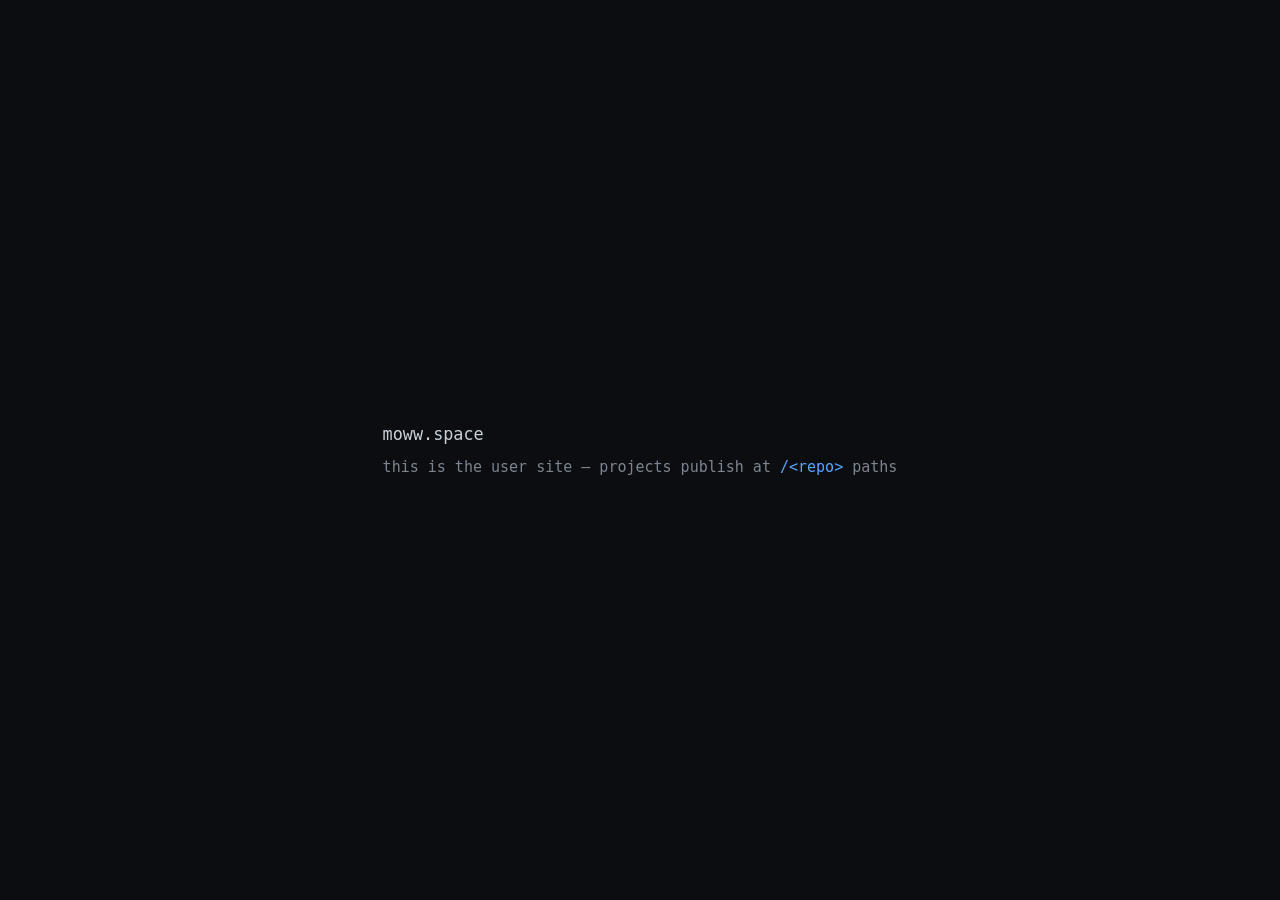
==== index.html @ d2717da4 "add placeholder index" ====
<!doctype html>
<html lang="en">
<head>
<meta charset="utf-8">
<meta name="viewport" content="width=device-width,initial-scale=1">
<title>moww.space</title>
<style>
body{margin:0;min-height:100vh;display:grid;place-content:center;background:#0b0d10;color:#c9d1d9;font:15px/1.7 ui-monospace,SFMono-Regular,Menlo,monospace}
h1{font-weight:400;font-size:1.05rem;margin:0 0 .4rem}
p{margin:0;color:#7d8590}
code{color:#58a6ff}
</style>
</head>
<body>
<h1>moww.space</h1>
<p>this is the user site &mdash; projects publish at <code>/&lt;repo&gt;</code> paths</p>
</body>
</html>
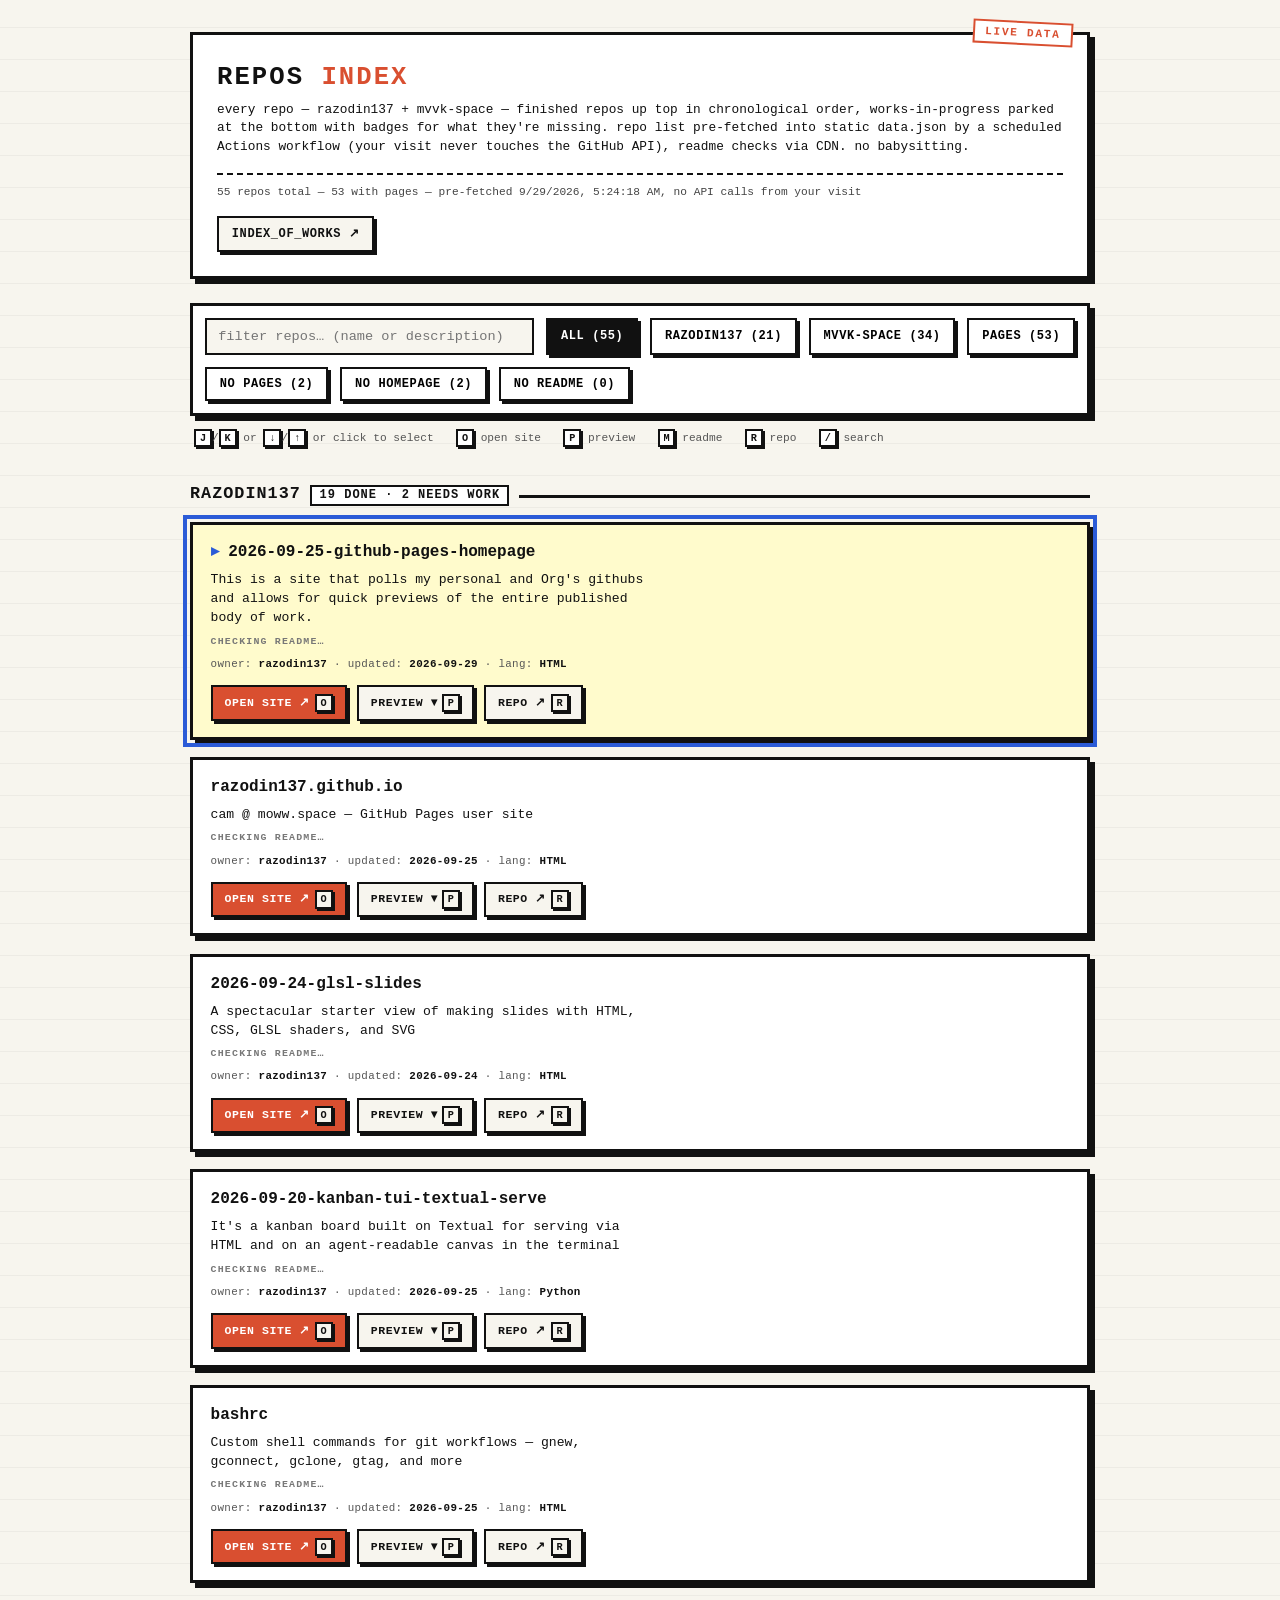
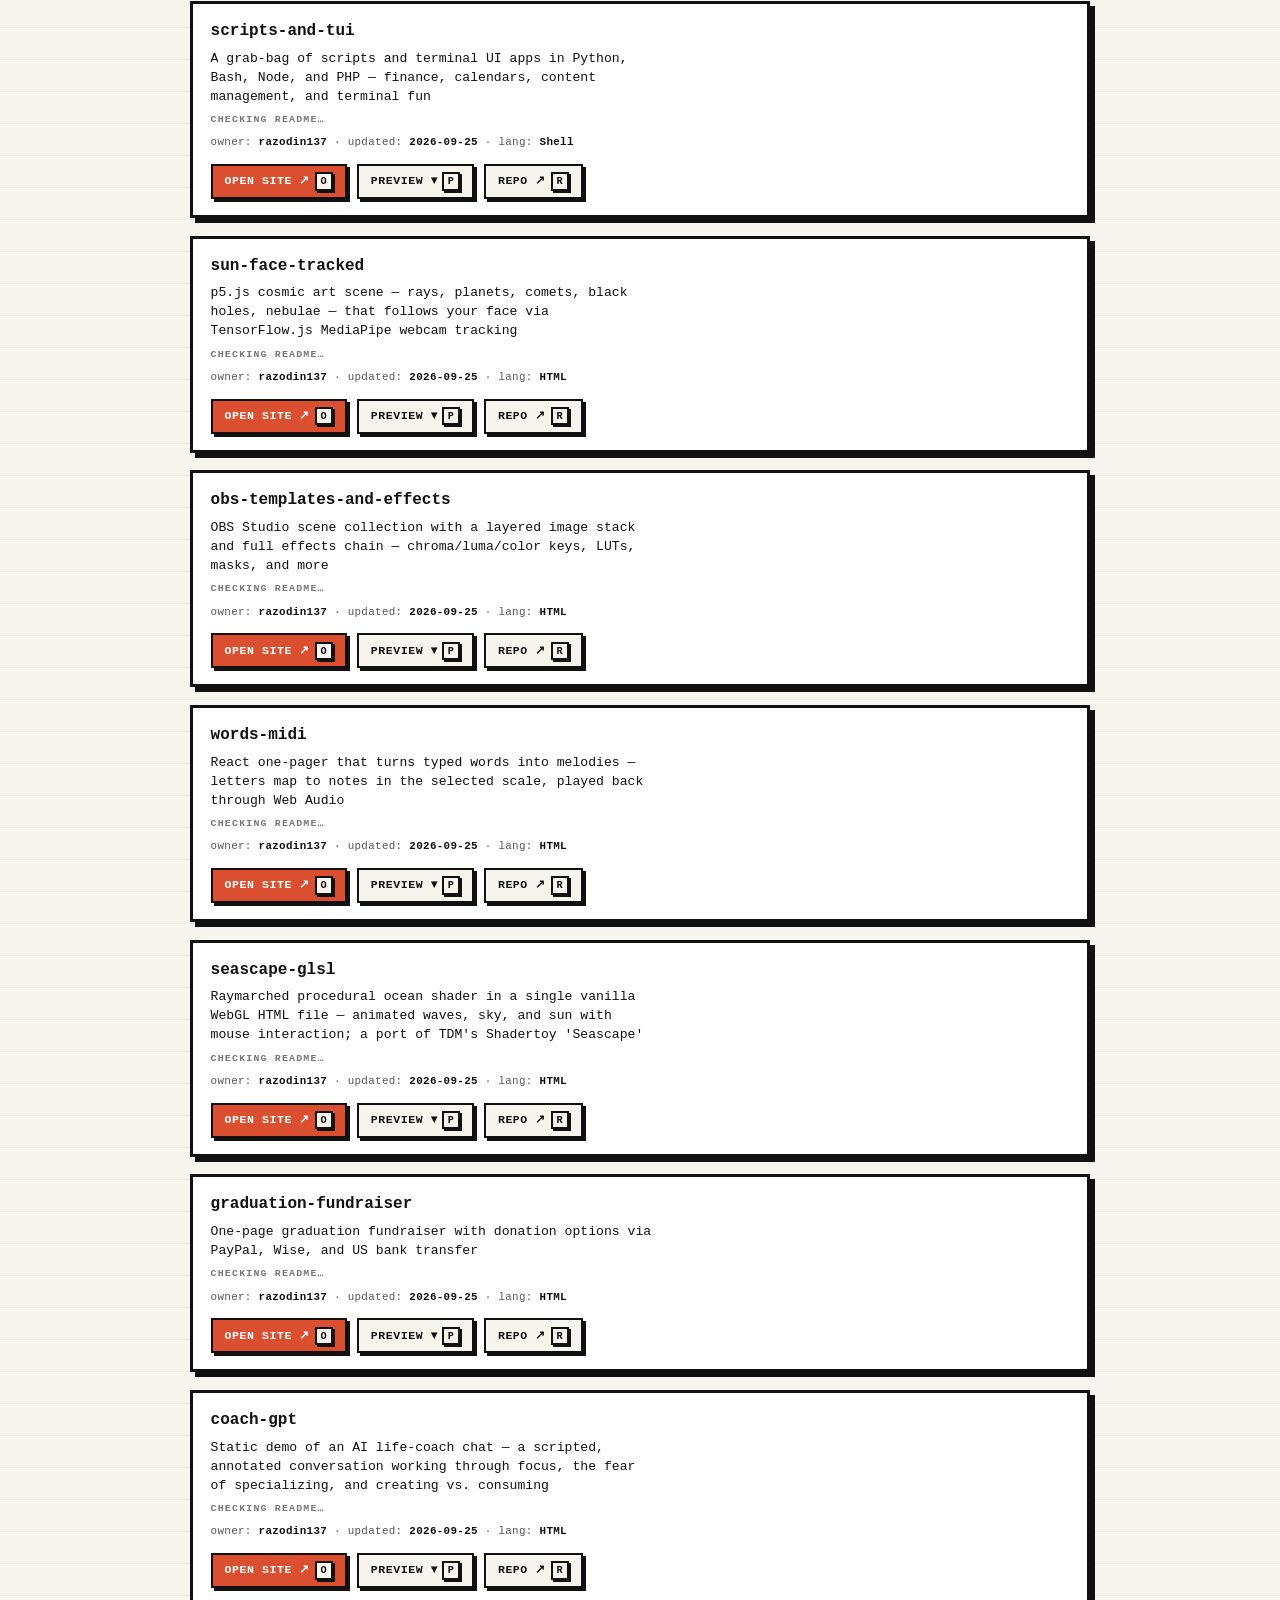
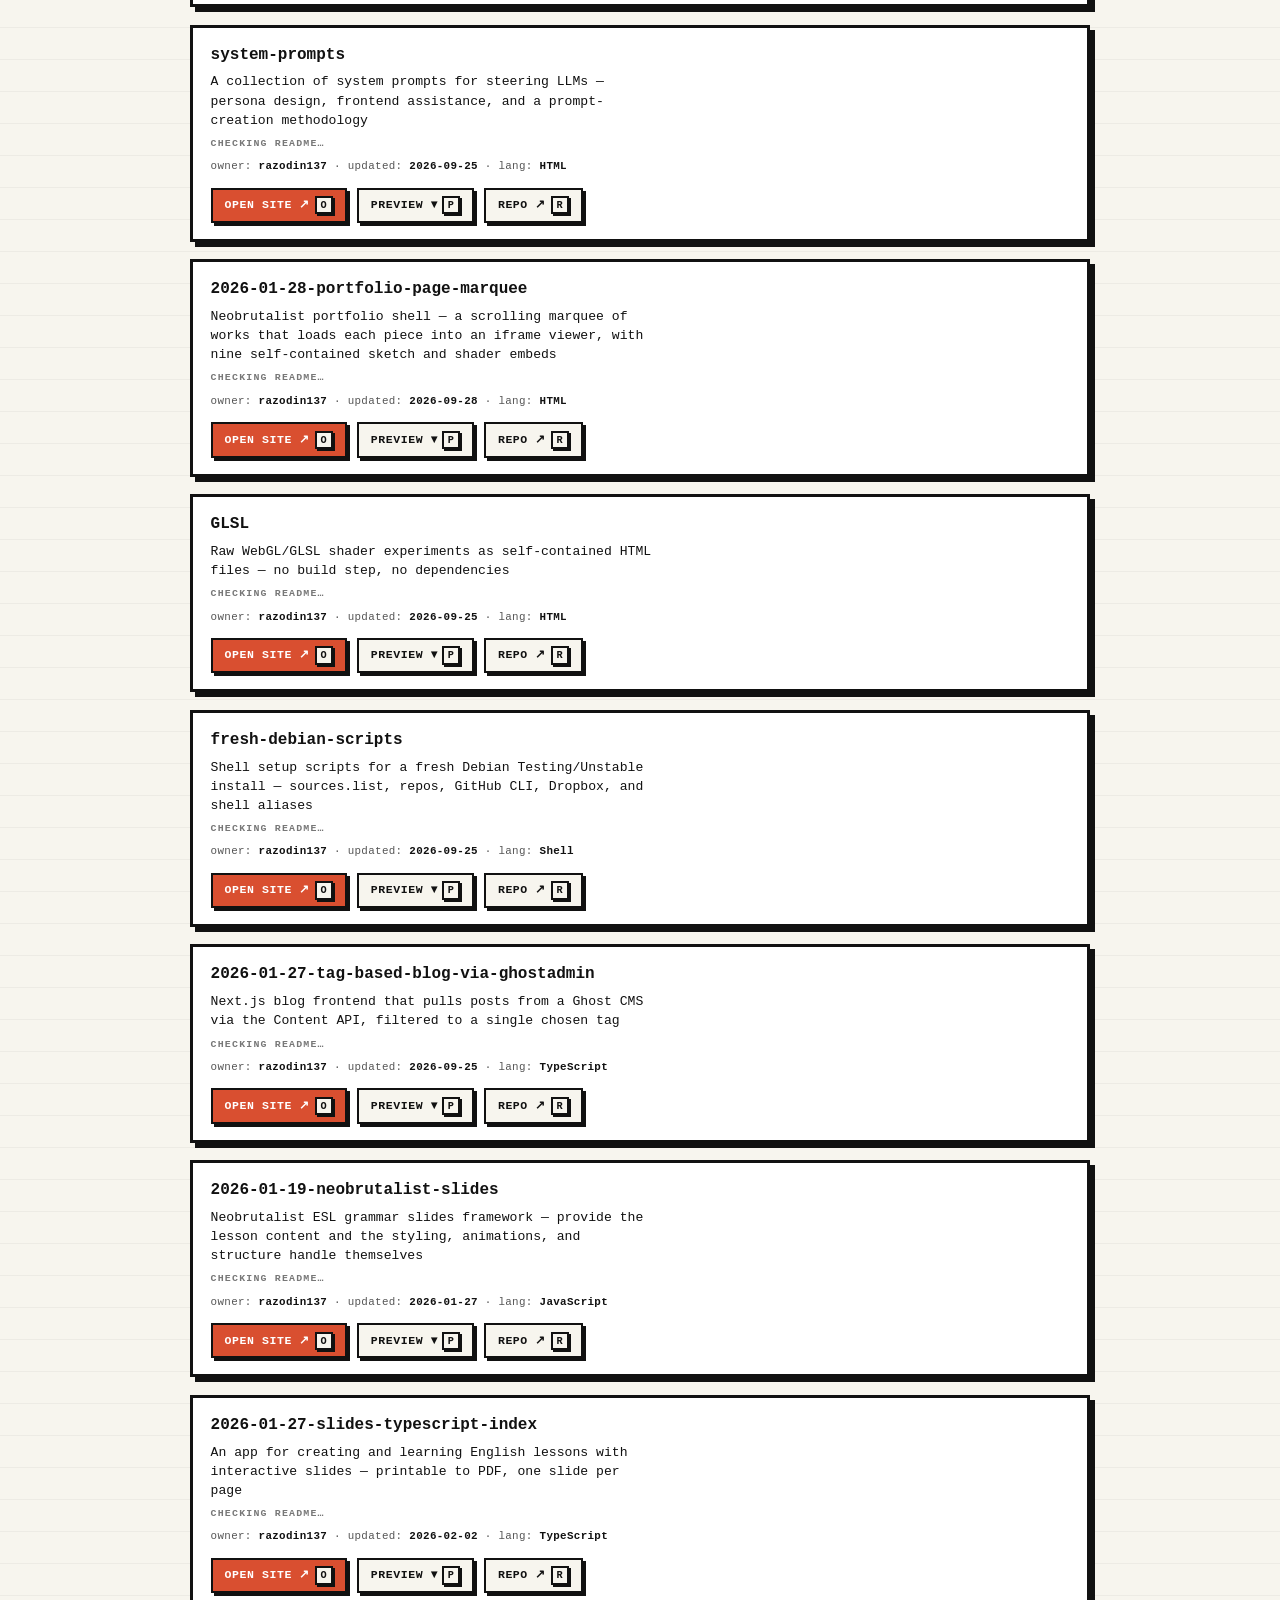
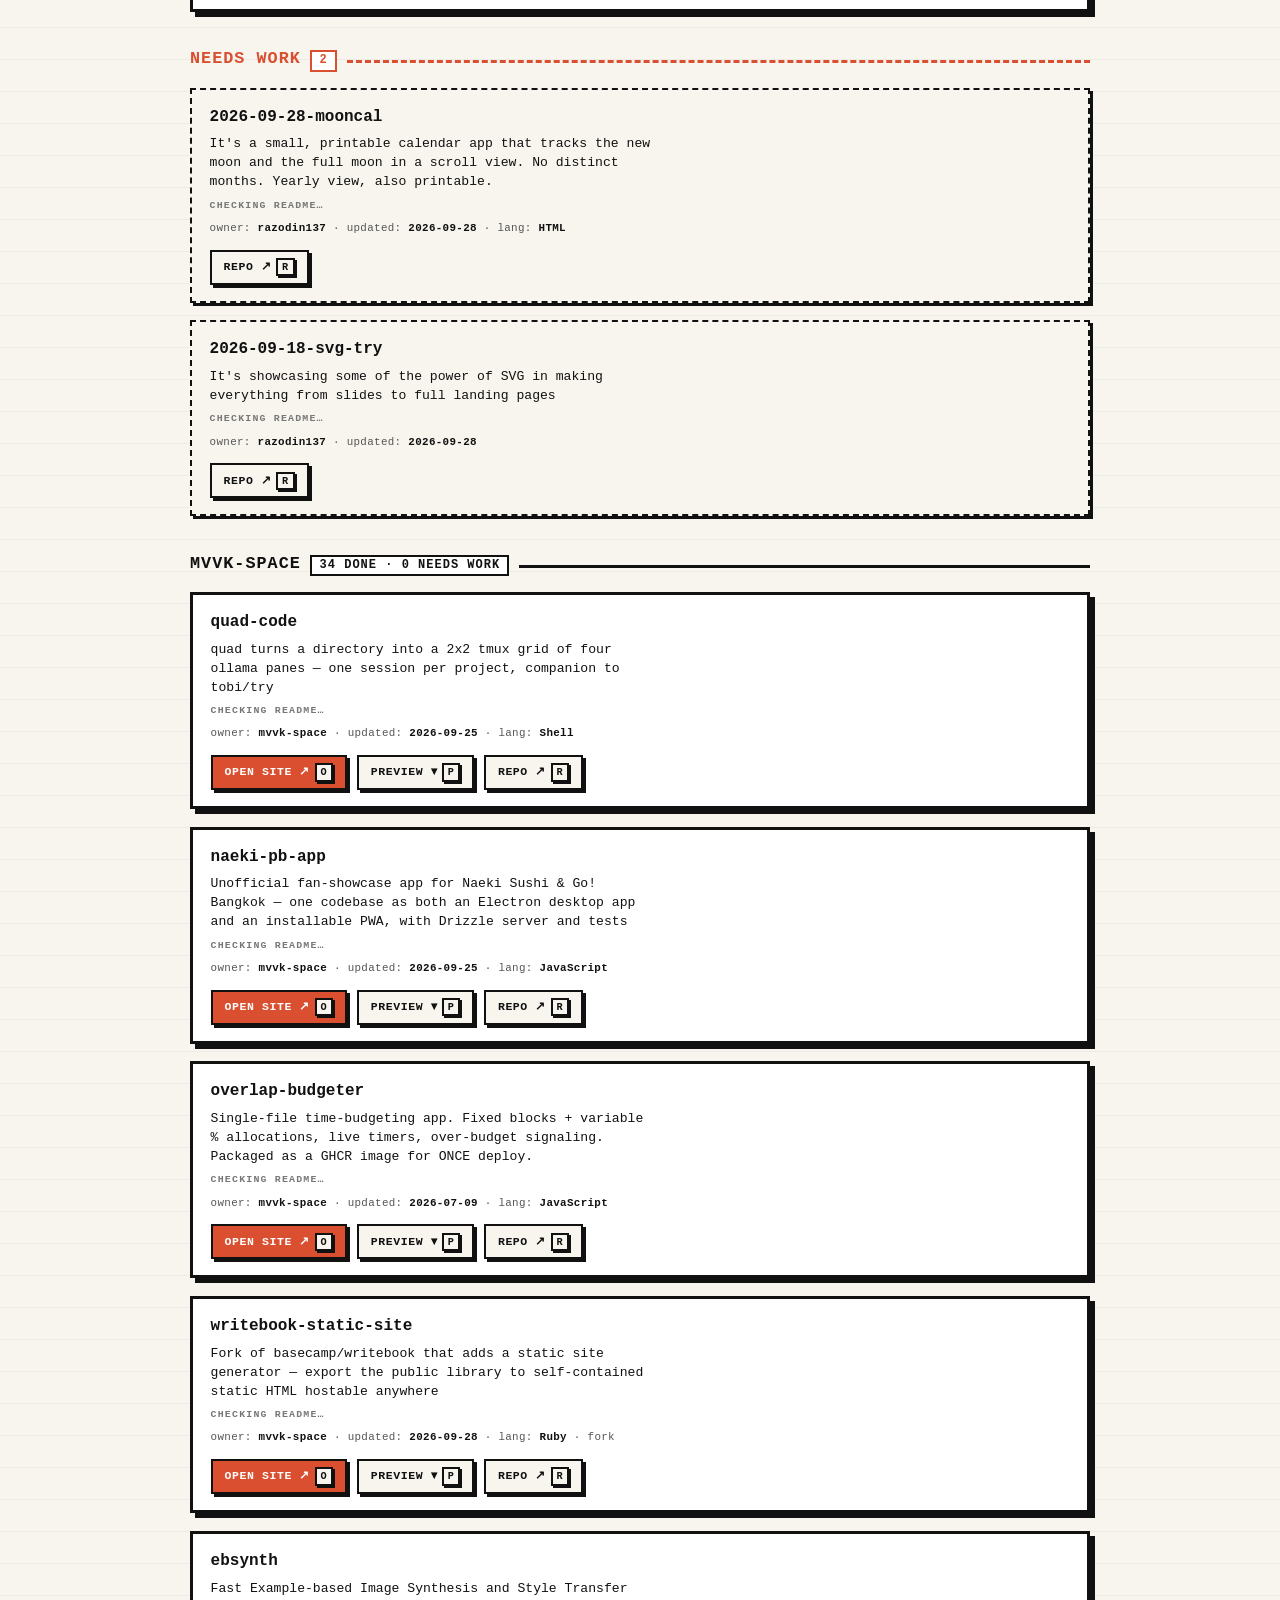
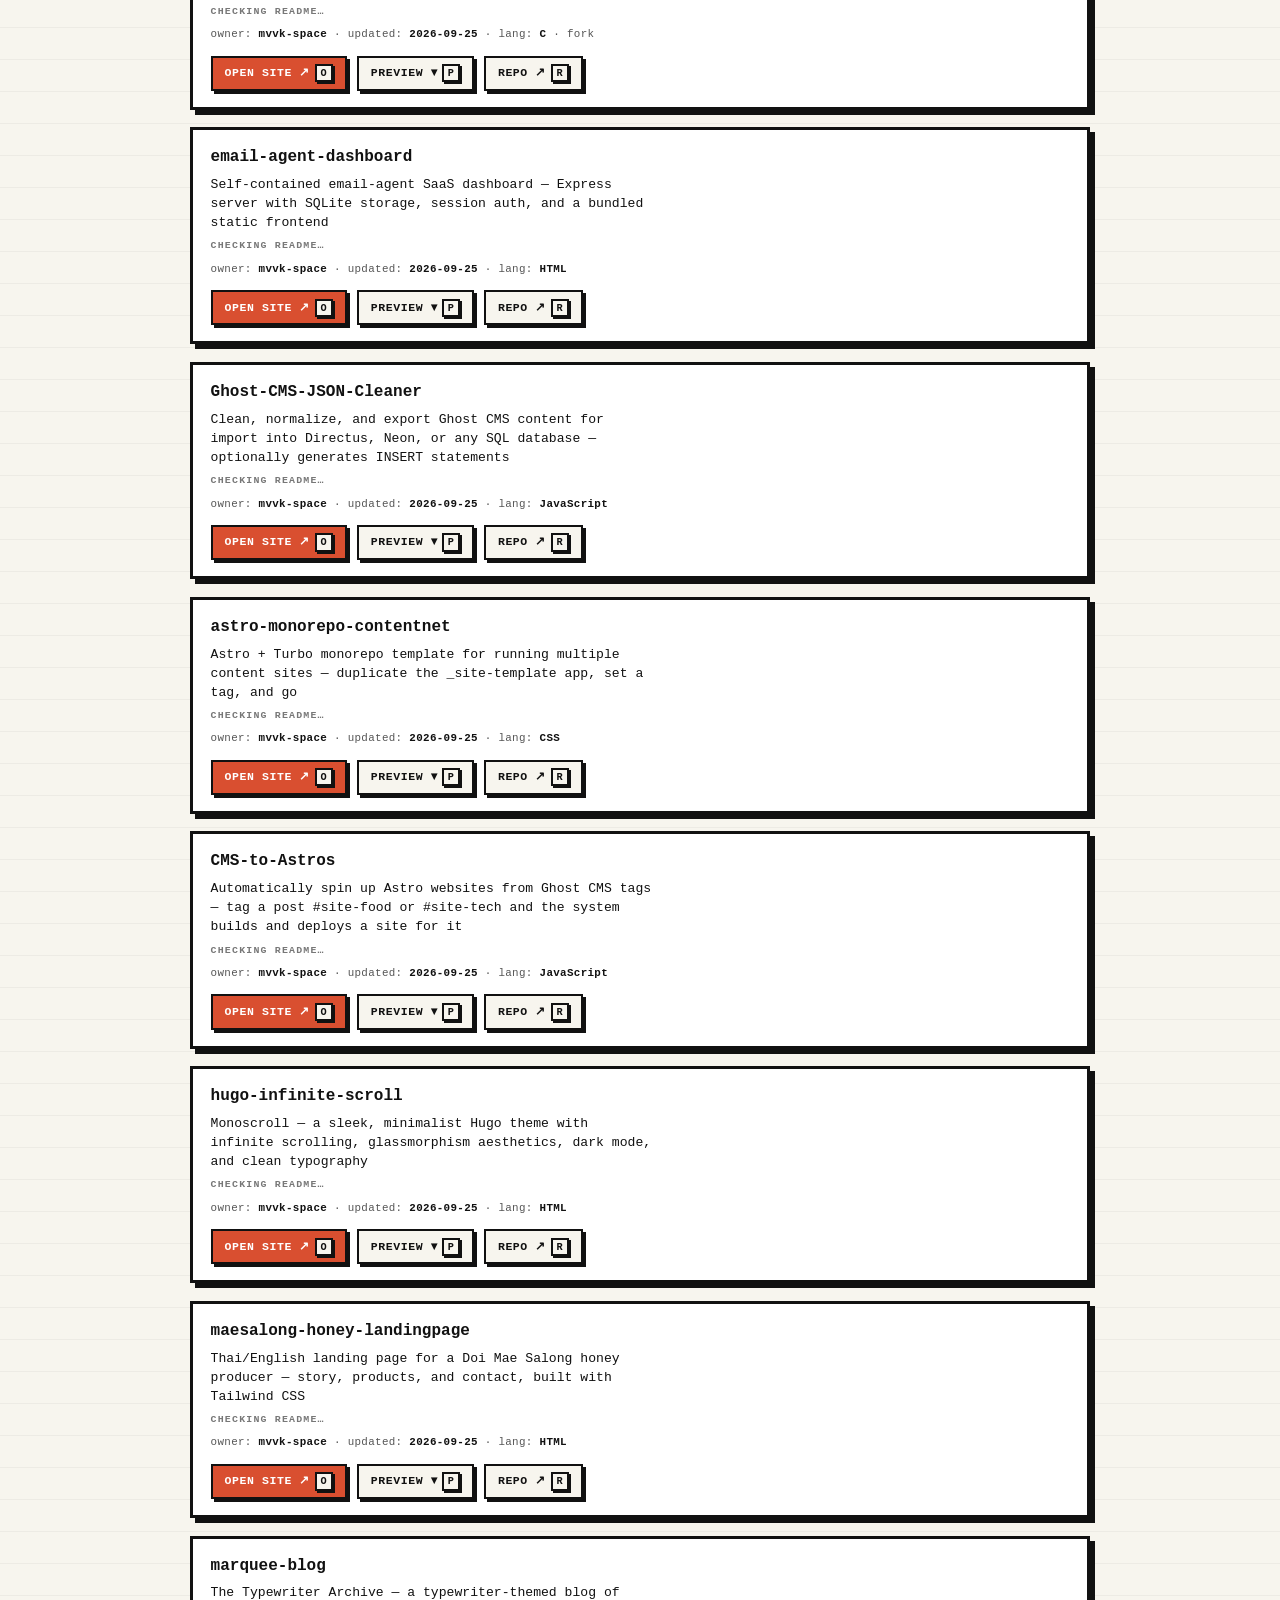
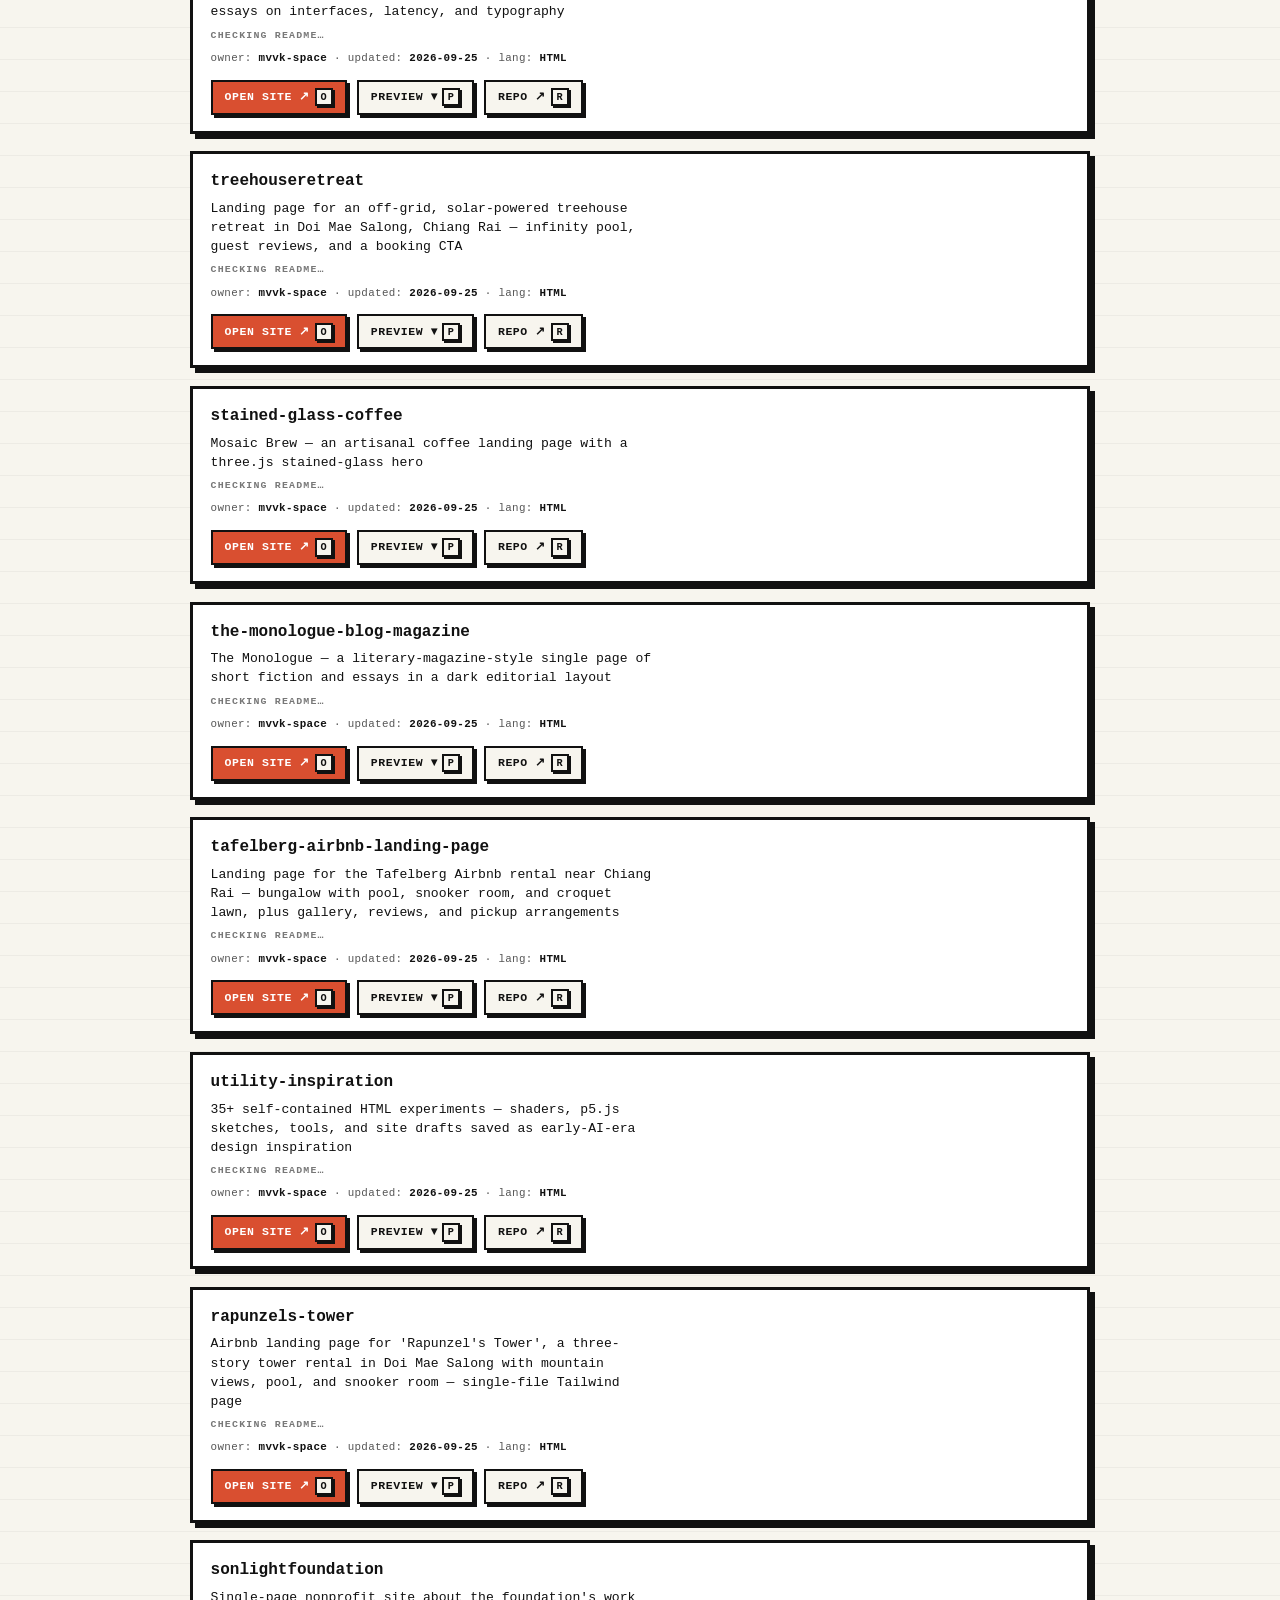
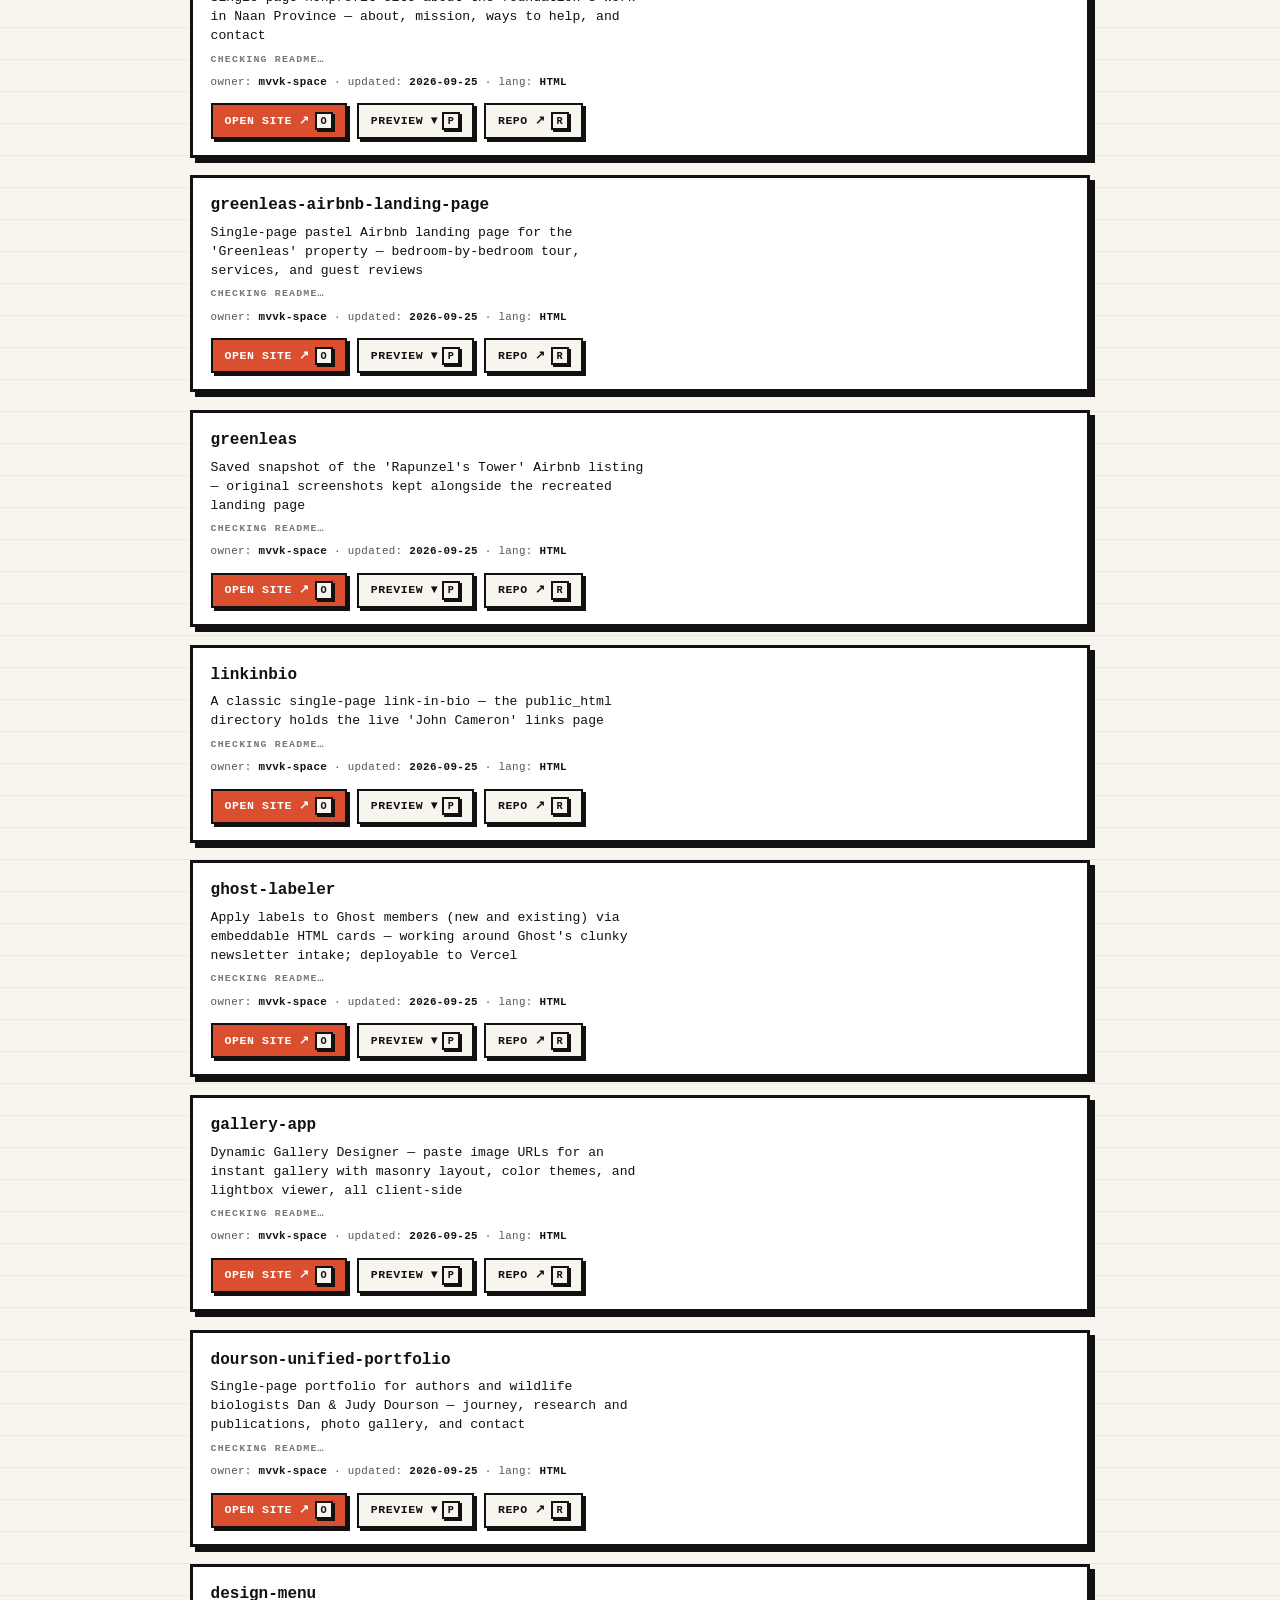
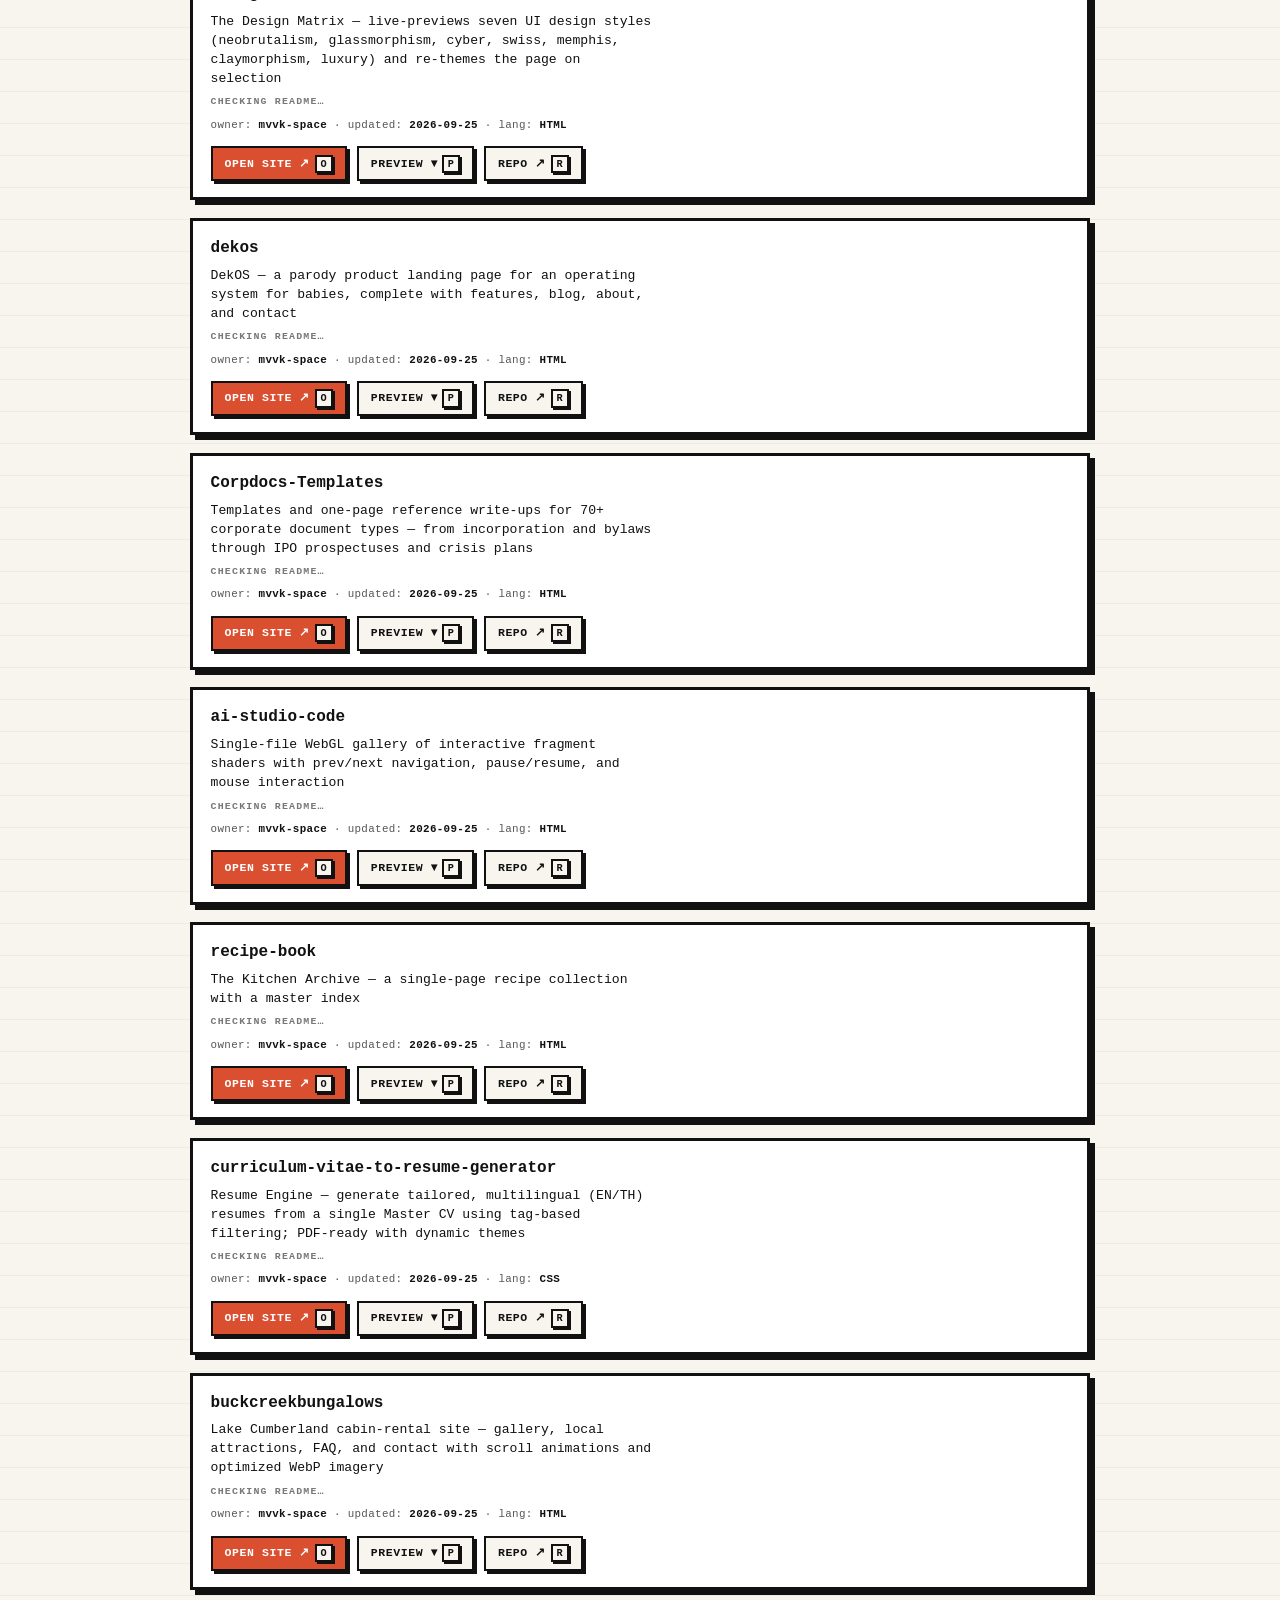
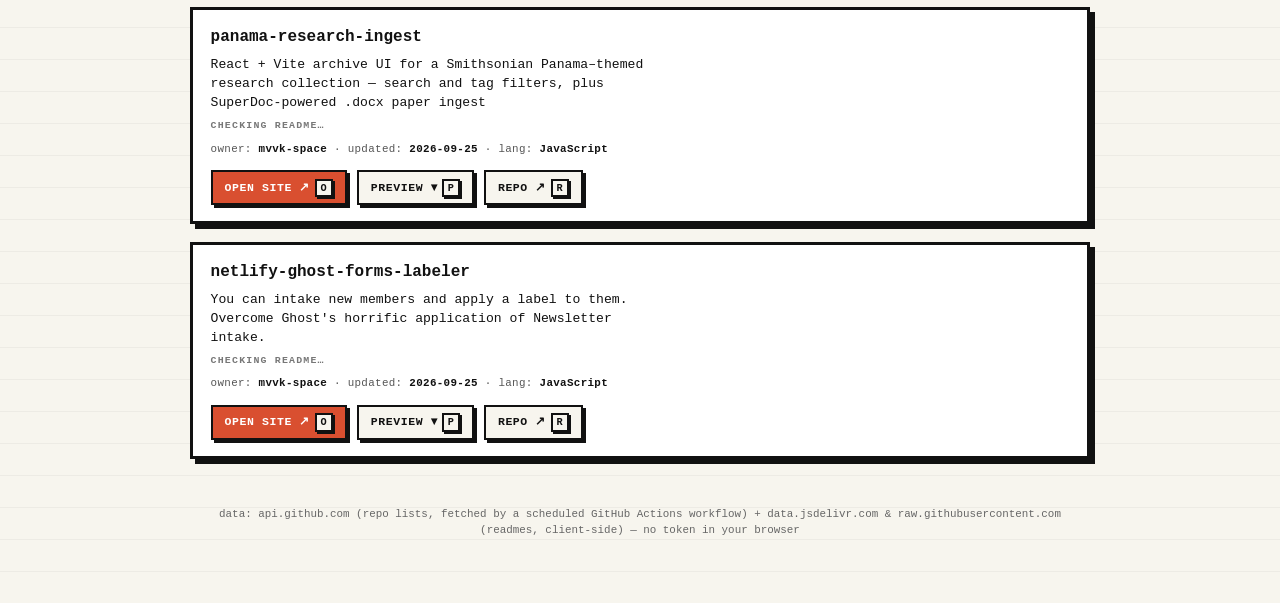
==== commit 27d62fd6: "Upgrade to portfolio" ====
--- a/index.html
+++ b/index.html
@@ -1,18 +1,572 @@
-<!doctype html>
+<!DOCTYPE html>
 <html lang="en">
 <head>
-<meta charset="utf-8">
-<meta name="viewport" content="width=device-width,initial-scale=1">
-<title>moww.space</title>
-<style>
-body{margin:0;min-height:100vh;display:grid;place-content:center;background:#0b0d10;color:#c9d1d9;font:15px/1.7 ui-monospace,SFMono-Regular,Menlo,monospace}
-h1{font-weight:400;font-size:1.05rem;margin:0 0 .4rem}
-p{margin:0;color:#7d8590}
-code{color:#58a6ff}
-</style>
+<meta charset="UTF-8">
+<meta name="viewport" content="width=device-width, initial-scale=1.0">
+<title>REPOS INDEX — razodin137 + mvvk-space</title>
+<meta name="robots" content="noindex, nofollow">
+<link rel="stylesheet" href="style.css">
 </head>
 <body>
-<h1>moww.space</h1>
-<p>this is the user site &mdash; projects publish at <code>/&lt;repo&gt;</code> paths</p>
+<div class="wrap">
+
+  <header>
+    <div class="stamp">LIVE DATA</div>
+    <h1>REPOS <span class="accent">INDEX</span></h1>
+    <div class="sub">every repo — razodin137 + mvvk-space — finished repos up top in chronological order, works-in-progress parked at the bottom with badges for what they're missing. repo list pre-fetched into static data.json by a scheduled Actions workflow (your visit never touches the GitHub API), readme checks via CDN. no babysitting.</div>
+    <div id="meta">fetching…</div>
+    <a class="shell-nav" href="marquee.html">INDEX_OF_WORKS ↗</a>
+  </header>
+
+  <div class="controls">
+    <input id="search" type="text" placeholder="filter repos… (name or description)" autocomplete="off">
+    <button class="fbtn on" data-f="all">ALL</button>
+    <button class="fbtn" data-f="razodin137">RAZODIN137</button>
+    <button class="fbtn" data-f="mvvk-space">MVVK-SPACE</button>
+    <button class="fbtn" data-f="pages">PAGES</button>
+    <button class="fbtn" data-f="nopages">NO PAGES</button>
+    <button class="fbtn" data-f="nohome">NO HOMEPAGE</button>
+    <button class="fbtn" data-f="noreadme">NO README</button>
+  </div>
+
+  <div class="keys">
+    <span><span class="kbd">J</span>/<span class="kbd">K</span> or <span class="kbd">↓</span>/<span class="kbd">↑</span> or click to select</span>
+    <span><span class="kbd">O</span> open site</span>
+    <span><span class="kbd">P</span> preview</span>
+    <span><span class="kbd">M</span> readme</span>
+    <span><span class="kbd">R</span> repo</span>
+    <span><span class="kbd">/</span> search</span>
+  </div>
+
+  <div id="root"></div>
+
+  <footer>data: api.github.com (repo lists, fetched by a scheduled GitHub Actions workflow) + data.jsdelivr.com &amp; raw.githubusercontent.com (readmes, client-side) — no token in your browser</footer>
+</div>
+
+<script>
+const $ = s => document.querySelector(s);
+const metaEl = $("#meta");
+const rootEl = $("#root");
+
+const OWNERS = ["razodin137", "mvvk-space"];
+let ALL = [];
+
+/* ---------- README cache ----------
+   { "owner/repo": { v: 0|1, f: filename|null, b: branch|null, t: timestamp } }
+   v = has a readme, f = the actual filename (case as on GitHub), b = branch it
+   was found on. Kept 7 days. Key versioned (v2) so older cache shapes are
+   ignored instead of misread. */
+const RC_KEY = "repos-index:readme:v2";
+const RC_TTL = 7 * 24 * 3600 * 1000;
+let readmeCache = {};
+try { readmeCache = JSON.parse(localStorage.getItem(RC_KEY)) || {}; } catch (e) {}
+function saveReadmeCache() {
+  try { localStorage.setItem(RC_KEY, JSON.stringify(readmeCache)); } catch (e) {}
+}
+
+/* ---------- repo list cache ----------
+   { owner: { etag, savedAt, repos } } — the raw API list, so the site still
+   renders (with a note) if the API is slow, down, or rate-limited.
+
+   The etag only gets trusted while the cache is FRESH (ETAG_TTL). Why: GitHub's
+   list etags do NOT change when you flip has_pages on a repo (enabling Pages
+   doesn't bump updated_at), so an unconditional etag match happily served a
+   stale cached list forever — the dashboard swore only 19 repos had pages when
+   the real total was 53, until a push finally changed the etag. Within the TTL
+   a 304 is free and safe; past it we refetch and pay 1 request per owner. */
+const LC_KEY = "repos-index:lists:v2";
+const ETAG_TTL = 10 * 60 * 1000; // 10 minutes
+let listCache = {};
+try { listCache = JSON.parse(localStorage.getItem(LC_KEY)) || {}; } catch (e) {}
+function saveListCache(owner, etag, repos) {
+  listCache[owner] = { etag, savedAt: Date.now(), repos };
+  try { localStorage.setItem(LC_KEY, JSON.stringify(listCache)); } catch (e) {}
+}
+// only trust caches that actually hold raw API repo objects
+function isValidList(repos) {
+  return Array.isArray(repos) &&
+    repos.every(r => r && r.owner && r.owner.login && typeof r.has_pages === "boolean");
+}
+
+async function fetchRepos(owner) {
+  const out = [];
+  let page = 1;
+  while (true) {
+    const cached = listCache[owner];
+    const fresh = cached && cached.etag && isValidList(cached.repos) && Date.now() - cached.savedAt < ETAG_TTL;
+    const headers = {};
+    if (page === 1 && fresh) headers["If-None-Match"] = cached.etag;
+    const res = await fetch(`https://api.github.com/users/${owner}/repos?per_page=100&sort=pushed&page=${page}`, { cache: "no-store", headers });
+    if (res.status === 304 && fresh) {
+      // unchanged since last visit — doesn't count against the rate limit
+      return { repos: cached.repos, note: null };
+    }
+    if (res.status === 403 || res.status === 429) {
+      if (cached && isValidList(cached.repos)) {
+        return { repos: cached.repos, note: `showing cached ${owner} list (saved ${new Date(cached.savedAt).toLocaleString()})` };
+      }
+      const reset = new Date(Number(res.headers.get("x-ratelimit-reset")) * 1000);
+      throw new Error(`${owner}: rate limit, resets ${reset.toLocaleTimeString()}`);
+    }
+    if (!res.ok) throw new Error(`${owner}: API error ${res.status}`);
+    const etag = res.headers.get("etag");
+    const batch = await res.json();
+    out.push(...batch);
+    if (page === 1 && etag && batch.length) saveListCache(owner, etag, out.slice());
+    if (batch.length < 100) break;
+    page++;
+  }
+  return { repos: out, note: null };
+}
+
+/* raw API repo object -> the shape the cards use. Works for both sources:
+   data.json (committed by the Actions workflow, with owner flattened to a
+   string) and the live-fetch fallback (raw API objects). */
+function toRepo(r) {
+  return {
+    owner: typeof r.owner === "string" ? r.owner : r.owner.login,
+    name: r.name,
+    desc: r.description,
+    homepage: r.homepage && r.homepage.trim() ? r.homepage.trim() : null,
+    hasPages: r.has_pages,
+    url: r.html_url,
+    lang: r.language,
+    pushed: r.pushed_at,
+    created: r.created_at,
+    fork: r.fork
+  };
+}
+
+function show(raw, metaText) {
+  ALL = raw.map(toRepo);
+  metaEl.textContent = metaText;
+  render();
+  updateCounts();
+  probeReadmes(); // fill in README status via CDN (not rate-limited)
+}
+
+async function load() {
+  /* preferred source: data.json, committed by the Actions workflow in this
+     repo (fetched there with the built-in GITHUB_TOKEN). Serving it means
+     visitors' browsers never call api.github.com, so nobody — you included —
+     can hit the 60/hr-per-IP unauthenticated limit. */
+  try {
+    const res = await fetch("data.json", { cache: "no-store" });
+    if (res.ok) {
+      const data = await res.json();
+      if (Array.isArray(data.repos) && data.repos.length) {
+        const when = data.fetchedAt ? new Date(data.fetchedAt) : null;
+        const stamp = when && !isNaN(when) ? when.toLocaleString() : "unknown time";
+        show(data.repos,
+          `${data.repos.length} repos total — ${data.repos.filter(r => r.has_pages).length} with pages — pre-fetched ${stamp}, no API calls from your visit`);
+        return;
+      }
+    }
+  } catch (e) { /* no data.json yet, or it failed to load — fall back to live */ }
+
+  /* fallback: the original live client-side fetch — still rate-limited per
+     visitor IP, but it keeps the site working before the first workflow run
+     or if data.json can't be loaded */
+  const results = await Promise.allSettled(OWNERS.map(fetchRepos));
+  const lists = [], notes = [], errors = [];
+  for (const res of results) {
+    if (res.status === "fulfilled") {
+      lists.push(res.value.repos);
+      if (res.value.note) notes.push(res.value.note);
+    } else {
+      errors.push(String(res.reason?.message || res.reason));
+    }
+  }
+  if (!lists.length) {
+    metaEl.classList.add("err");
+    metaEl.textContent = "ERROR: " + errors.join(" · ");
+    rootEl.innerHTML = `<div class="empty">couldn't load data.json or reach the GitHub API. try reloading.</div>`;
+    return;
+  }
+  const raw = lists.flat();
+  let meta = `${raw.length} repos total — ${raw.filter(r => r.has_pages).length} with pages — loaded live ${new Date().toLocaleTimeString()}`;
+  if (notes.length) meta += ` — ${notes.join(" · ")}`;
+  if (errors.length) meta += ` — couldn't fetch: ${errors.join(" · ")}`;
+  show(raw, meta);
+  metaEl.classList.toggle("err", errors.length > 0);
+}
+
+function esc(s) {
+  const d = document.createElement("div");
+  d.textContent = s ?? "";
+  return d.innerHTML;
+}
+
+function siteUrl(r) {
+  return r.homepage || (r.hasPages ? `https://${r.owner}.github.io/${r.name}/` : null);
+}
+
+/* ---------- README presence, no api.github.com, no token ----------
+   jsDelivr's data API mirrors GitHub repos on their CDN — no 60/hr limit, full
+   CORS. One call lists the root files; a README shows up in that listing.
+   Some repos are too big for jsDelivr to enumerate (403) — for those we probe
+   raw.githubusercontent.com directly (also CDN-served, also no API limit).
+   Either way we record the exact filename + branch so the expander can fetch
+   the content. Results cached in localStorage for 7 days. */
+const README_LOWER = ["readme.md", "readme", "readme.markdown", "readme.txt", "readme.rst"];
+const README_RAW = ["readme.md", "README.md", "readme", "README", "readme.markdown", "README.markdown", "readme.txt", "README.txt", "readme.rst", "README.rst"];
+const BRANCHES = ["master", "main"];
+
+async function probeOne(r) {
+  const k = r.owner + "/" + r.name;
+  for (const b of BRANCHES) {
+    let res;
+    try {
+      res = await fetch(`https://data.jsdelivr.com/v1/packages/gh/${k}@${b}?structure=flat`);
+    } catch (e) { return null; } // network hiccup — retried next visit
+    if (!res.ok) continue;       // branch not on the CDN (or repo too big for it)
+    const data = await res.json();
+    const hit = (data.files || []).find(f => README_LOWER.includes((f.name || "").replace(/^\//, "").toLowerCase()));
+    return { v: hit ? 1 : 0, f: hit ? hit.name.replace(/^\//, "") : null, b };
+  }
+  // jsDelivr couldn't enumerate the repo — probe raw files directly
+  for (const b of BRANCHES) {
+    for (const name of README_RAW) {
+      let res;
+      try {
+        res = await fetch(`https://raw.githubusercontent.com/${k}/${b}/${name}`);
+      } catch (e) { return null; } // network hiccup — retried next visit
+      if (res.status === 404) continue; // definitively not this filename
+      if (res.ok) return { v: 1, f: name, b };
+      return null;                       // unexpected status — retried next visit
+    }
+  }
+  return { v: 0, f: null, b: null };      // every candidate 404'd — genuinely no README
+}
+
+async function probeReadmes() {
+  const cutoff = Date.now() - RC_TTL;
+  const unknown = ALL.filter(r => {
+    const k = r.owner + "/" + r.name;
+    return !readmeCache[k] || readmeCache[k].t < cutoff;
+  });
+  if (!unknown.length) { updateCounts(); return; }
+
+  let done = 0;
+  async function worker() {
+    while (done < unknown.length) {
+      const r = unknown[done++];
+      const k = r.owner + "/" + r.name;
+      const p = await probeOne(r);
+      if (p === null) continue; // couldn't tell — retried next visit
+      readmeCache[k] = { ...p, t: Date.now() };
+      saveReadmeCache();
+      updateChecks(r);
+      updateCounts();
+    }
+  }
+  await Promise.all([worker(), worker(), worker(), worker()]);
+  updateCounts();
+}
+
+let renderQueued = false;
+function updateChecks(r) {
+  // the README probe landed asynchronously. if the repo's done/wip status
+  // changed it must move between sections — queue a debounced full render.
+  // otherwise (still wip, or still done) just swap the card in place so the
+  // README button / missing badges update without disturbing the page.
+  const el = rootEl.querySelector(`.card[data-owner="${CSS.escape(r.owner)}"][data-name="${CSS.escape(r.name)}"]`);
+  if (!el) return;
+  const fresh = card(r);
+  if (el.classList.contains("wip") !== fresh.classList.contains("wip")) {
+    if (!renderQueued) {
+      renderQueued = true;
+      setTimeout(() => { renderQueued = false; render(true); }, 250);
+    }
+  } else {
+    if (el.classList.contains("sel")) fresh.classList.add("sel");
+    el.replaceWith(fresh);
+  }
+}
+
+/* ---------- README expand (click-to-read) ---------- */
+const readmeBodies = new Map(); // "owner/repo" -> { text, f, b } — in-memory, this visit only
+
+async function toggleReadme(r, el, btn) {
+  const view = el.querySelector(".readme-view");
+  const opening = view.classList.toggle("open");
+  btn.innerHTML = opening ? `README ▴<span class="kbd">M</span>` : `README ▾<span class="kbd">M</span>`;
+  if (!opening) return;
+
+  const k = r.owner + "/" + r.name;
+  const pre = view.querySelector(".readme-body");
+  pre.textContent = "loading…";
+  let body = readmeBodies.get(k);
+  if (!body) {
+    body = await fetchReadmeBody(k);
+    if (body) readmeBodies.set(k, body);
+  }
+  if (!body) {
+    pre.textContent = "couldn't load the readme — close and reopen to retry";
+    return;
+  }
+  const head = view.querySelector(".readme-head");
+  const lines = body.text.split("\n").length;
+  const kb = (new Blob([body.text]).size / 1024).toFixed(1);
+  head.innerHTML = `<b>${esc(body.f)}</b> · ${lines} lines · ${kb} KB · raw markdown — <a href="https://github.com/${esc(k)}/blob/${esc(body.b)}/${esc(body.f)}" target="_blank">view on GitHub ↗</a>`;
+  pre.textContent = body.text;
+}
+
+async function fetchReadmeBody(k) {
+  const c = readmeCache[k];
+  if (!c || !c.v || !c.f || !c.b) return null;
+  try {
+    const res = await fetch(`https://raw.githubusercontent.com/${k}/${c.b}/${encodeURIComponent(c.f)}`);
+    if (!res.ok) return null;
+    return { text: await res.text(), f: c.f, b: c.b };
+  } catch (e) { return null; }
+}
+
+/* ---------- combined counts on the filter buttons ---------- */
+const FILTER_LABELS = {
+  all: "ALL", razodin137: "RAZODIN137", "mvvk-space": "MVVK-SPACE",
+  pages: "PAGES", nopages: "NO PAGES", nohome: "NO HOMEPAGE", noreadme: "NO README"
+};
+function updateCounts() {
+  document.querySelectorAll(".fbtn").forEach(b => {
+    const f = b.dataset.f;
+    let n;
+    if (!ALL.length) n = "…";
+    else if (f === "all") n = ALL.length;
+    else if (OWNERS.includes(f)) n = ALL.filter(r => r.owner === f).length;
+    else if (f === "pages") n = ALL.filter(r => r.hasPages).length;
+    else if (f === "nopages") n = ALL.filter(r => !r.hasPages).length;
+    else if (f === "nohome") n = ALL.filter(r => !r.homepage).length;
+    else if (f === "noreadme") n = ALL.filter(r => readmeCache[r.owner + "/" + r.name]?.v === 0).length;
+    else n = "?";
+    b.textContent = `${FILTER_LABELS[f]} (${n})`;
+  });
+}
+
+/* ---------- completion — finished repos earn the top ---------- */
+/* a repo is "done" when it has a description, pages enabled, a homepage
+   set, and a README (known via the probe). buttons only appear once their
+   requirement is met — OPEN SITE / PREVIEW need a site (homepage or pages),
+   README needs a readme. while the README probe is still in flight we can't
+   judge completion yet, so such repos stay in the needs-work section with a
+   "checking readme…" note until the answer lands. */
+function missingList(r) {
+  const miss = [];
+  if (!r.desc) miss.push("description");
+  if (!r.hasPages) miss.push("pages");
+  if (!r.homepage) miss.push("homepage");
+  const c = readmeCache[r.owner + "/" + r.name];
+  if (c) { if (!c.v) miss.push("readme"); }
+  return miss;
+}
+function isComplete(r) { return missingList(r).length === 0; }
+
+function card(r) {
+  const site = siteUrl(r);
+  const c = readmeCache[r.owner + "/" + r.name];
+  const miss = missingList(r);
+  const done = miss.length === 0;
+  const checking = !c; // readme probe still in flight
+  const updated = new Date(r.pushed).toISOString().slice(0, 10);
+  const el = document.createElement("div");
+  el.className = "card" + (done ? "" : " wip");
+  el.dataset.owner = r.owner;
+  el.dataset.name = r.name;
+  el.dataset.text = (r.name + " " + (r.desc || "")).toLowerCase();
+
+  el.innerHTML = `
+    <div class="card-top">
+      <a class="name" href="${esc(r.url)}" target="_blank">${esc(r.name)}</a>
+    </div>
+    ${r.desc ? `<div class="desc">${esc(r.desc)}</div>` : `<div class="desc none">// no description set</div>`}
+    ${done || checking ? "" : `<div class="wip-head">needs work — missing:</div>
+      <div class="checks">${miss.map(m => `<span class="miss">${m.toUpperCase()}</span>`).join("")}</div>`}
+    ${checking ? `<div class="wip-head">checking readme…</div>` : ""}
+    <div class="meta">owner: <b>${esc(r.owner)}</b> · updated: <b>${updated}</b>${r.lang ? " · lang: <b>" + esc(r.lang) + "</b>" : ""}${r.fork ? " · fork" : ""}</div>
+    <div class="card-actions">
+      ${site ? `<a class="abtn site" href="${esc(site)}" target="_blank">OPEN SITE ↗<span class="kbd">O</span></a>
+                <button class="abtn prev-toggle">PREVIEW ▾<span class="kbd">P</span></button>` : ""}
+      ${c?.v ? `<button class="abtn readme-toggle">README ▾<span class="kbd">M</span></button>` : ""}
+      <a class="abtn" href="${esc(r.url)}" target="_blank">REPO ↗<span class="kbd">R</span></a>
+    </div>
+    ${site ? `<div class="preview">
+                <iframe loading="lazy" sandbox="allow-scripts allow-forms" title="preview of ${esc(r.name)}"></iframe>
+                <div class="preview-note">inline preview — some sites block embedding; if blank, use OPEN SITE</div>
+              </div>` : ""}
+    ${c?.v ? `<div class="readme-view">
+                <div class="readme-head"></div>
+                <pre class="readme-body"></pre>
+              </div>` : ""}
+  `;
+
+  const toggle = el.querySelector(".prev-toggle");
+  if (toggle) {
+    const box = el.querySelector(".preview");
+    const frame = el.querySelector("iframe");
+    toggle.addEventListener("click", () => {
+      const open = box.classList.toggle("open");
+      toggle.innerHTML = open ? `PREVIEW ▴<span class="kbd">P</span>` : `PREVIEW ▾<span class="kbd">P</span>`;
+      if (open && !frame.dataset.loaded) {
+        frame.src = site;
+        frame.dataset.loaded = "1";
+      }
+    });
+  }
+  const rbtn = el.querySelector(".readme-toggle");
+  if (rbtn) rbtn.addEventListener("click", () => toggleReadme(r, el, rbtn));
+  return el;
+}
+
+let filter = "all";
+let query = "";
+
+function render() {
+  const frag = document.createDocumentFragment();
+  const q = query.trim().toLowerCase();
+
+  const sections = OWNERS.map(owner => {
+    let repos = ALL.filter(r => r.owner === owner);
+    if (filter === "pages") repos = repos.filter(r => r.hasPages);
+    if (filter === "nopages") repos = repos.filter(r => !r.hasPages);
+    if (filter === "nohome") repos = repos.filter(r => !r.homepage);
+    if (filter === "noreadme") repos = repos.filter(r => readmeCache[r.owner + "/" + r.name]?.v === 0);
+    if (filter !== "all" && filter !== "pages" && filter !== "nopages" && filter !== "nohome" && filter !== "noreadme" && filter !== owner) return [owner, []];
+    if (q) repos = repos.filter(r => (r.name + " " + (r.desc || "")).toLowerCase().includes(q));
+
+    // finished repos first, newest by creation date; then the works-in-progress,
+    // most-complete closest to the finished list, totally empty at the very bottom
+    const done = repos.filter(isComplete);
+    const wip = repos.filter(r => !isComplete(r));
+    done.sort((a, b) => new Date(b.created) - new Date(a.created));
+    wip.sort((a, b) => {
+      const d = missingList(a).length - missingList(b).length;
+      return d !== 0 ? d : new Date(b.created) - new Date(a.created);
+    });
+    return [owner, done, wip];
+  });
+
+  let shown = 0;
+  for (const [owner, done, wip] of sections) {
+    const repos = done.concat(wip);
+    if ((filter === "pages" || filter === "all" || filter === "nopages" || filter === "nohome" || filter === "noreadme") && !q && repos.length === 0) continue;
+    if (filter !== "all" && filter !== "pages" && filter !== "nopages" && filter !== "nohome" && filter !== "noreadme" && filter !== owner) continue;
+
+    const h2 = document.createElement("h2");
+    h2.innerHTML = `${owner} <span class="count">${done.length} DONE · ${wip.length} NEEDS WORK</span><span class="rule"></span>`;
+    frag.appendChild(h2);
+
+    if (repos.length === 0) {
+      const e = document.createElement("div");
+      e.className = "empty";
+      e.textContent = "nothing matches the current filter";
+      frag.appendChild(e);
+    } else {
+      for (const r of done) { frag.appendChild(card(r)); shown++; }
+      if (wip.length) {
+        const wh = document.createElement("h2");
+        wh.className = "wip";
+        wh.innerHTML = `NEEDS WORK <span class="count">${wip.length}</span><span class="rule"></span>`;
+        frag.appendChild(wh);
+        for (const r of wip) { frag.appendChild(card(r)); shown++; }
+      }
+    }
+  }
+
+  if (shown === 0 && !frag.childNodes.length) {
+    rootEl.innerHTML = `<div class="empty">nothing matches “${esc(query)}”</div>`;
+  } else {
+    rootEl.innerHTML = "";
+    rootEl.appendChild(frag);
+  }
+}
+
+$("#search").addEventListener("input", e => { query = e.target.value; render(); });
+document.querySelectorAll(".fbtn").forEach(b => {
+  b.addEventListener("click", () => {
+    document.querySelectorAll(".fbtn").forEach(x => x.classList.remove("on"));
+    b.classList.add("on");
+    filter = b.dataset.f;
+    render();
+  });
+});
+
+/* ---------- keyboard navigation ---------- */
+let sel = 0; // index into currently rendered cards
+
+const cards = () => [...rootEl.querySelectorAll(".card")];
+
+function markSelection() {
+  const cs = cards();
+  if (!cs.length) return;
+  sel = Math.max(0, Math.min(sel, cs.length - 1));
+  cs.forEach((c, i) => c.classList.toggle("sel", i === sel));
+}
+
+function move(delta) {
+  const cs = cards();
+  if (!cs.length) return;
+  sel = Math.max(0, Math.min(sel + delta, cs.length - 1));
+  markSelection();
+  cs[sel].scrollIntoView({ block: "center", behavior: "smooth" });
+}
+
+function actOn(action) {
+  const c = cards()[sel];
+  if (!c) return;
+  if (action === "r") {
+    window.open(c.querySelector(".name").href, "_blank");
+  } else if (action === "o") {
+    const a = c.querySelector(".abtn.site");
+    if (a) a.click(); else c.querySelector(".name").click();
+  } else if (action === "p") {
+    const t = c.querySelector(".prev-toggle");
+    if (t) t.click();
+  } else if (action === "m") {
+    const t = c.querySelector(".readme-toggle");
+    if (t) t.click();
+  }
+}
+
+// clicking any card makes it the keyboard-selected one
+rootEl.addEventListener("mousedown", e => {
+  const c = e.target.closest(".card");
+  if (!c) return;
+  const idx = cards().indexOf(c);
+  if (idx >= 0 && idx !== sel) { sel = idx; markSelection(); }
+});
+
+document.addEventListener("keydown", e => {
+  // don't hijack typing in the search box (except Escape / Enter)
+  if (e.target === $("#search")) {
+    if (e.key === "Escape" || e.key === "Enter") { e.target.blur(); }
+    return;
+  }
+
+  switch (e.key.toLowerCase()) {
+    case "j": case "arrowdown": e.preventDefault(); move(1); break;
+    case "k": case "arrowup": e.preventDefault(); move(-1); break;
+    case "o": e.preventDefault(); actOn("o"); break;
+    case "p": e.preventDefault(); actOn("p"); break;
+    case "m": e.preventDefault(); actOn("m"); break;
+    case "r": e.preventDefault(); actOn("r"); break;
+    case "/": e.preventDefault(); $("#search").focus(); break;
+  }
+});
+
+const _render = render;
+render = function(keepSel) {
+  const selEl = keepSel ? document.querySelector(".card.sel") : null;
+  _render();
+  if (!keepSel) sel = 0;
+  if (keepSel && selEl) {
+    const idx = cards().indexOf(selEl.isConnected ? selEl : document.querySelector(`.card[data-owner="${CSS.escape(selEl.dataset.owner)}"][data-name="${CSS.escape(selEl.dataset.name)}"]`));
+    if (idx >= 0) sel = idx;
+  }
+  markSelection();
+};
+
+updateCounts(); // buttons show "…" until data lands
+load();
+</script>
 </body>
-</html>+</html>
--- a/style.css
+++ b/style.css
@@ -0,0 +1,255 @@
+:root {
+  --ink: #111;
+  --paper: #f7f5ee;
+  --accent: #d94f30;
+  --blue: #2b5bd7;
+  --shadow: 5px 5px 0 var(--ink);
+}
+* { margin: 0; padding: 0; box-sizing: border-box; }
+body {
+  font-family: "Courier New", Courier, monospace;
+  background: var(--paper);
+  background-image:
+    repeating-linear-gradient(0deg, transparent, transparent 31px, rgba(17,17,17,.045) 31px, rgba(17,17,17,.045) 32px);
+  color: var(--ink);
+  padding: 2rem 1rem 4rem;
+  line-height: 1.45;
+}
+.wrap { max-width: 900px; margin: 0 auto; }
+
+/* ---------- header ---------- */
+header { border: 3px solid var(--ink); box-shadow: var(--shadow); background: #fff; padding: 1.5rem; margin-bottom: 1.5rem; position: relative; }
+h1 { font-size: 1.6rem; letter-spacing: .08em; text-transform: uppercase; }
+h1 .accent { color: var(--accent); }
+.sub { font-size: .8rem; margin-top: .3rem; }
+.stamp {
+  position: absolute; top: -14px; right: 14px; transform: rotate(3deg);
+  border: 2px solid var(--accent); color: var(--accent); background: #fff;
+  padding: 2px 10px; font-size: .7rem; font-weight: bold; letter-spacing: .15em;
+}
+#meta { font-size: .7rem; margin-top: 1rem; border-top: 2px dashed var(--ink); padding-top: .6rem; color: #444; }
+#meta.err { color: var(--accent); font-weight: bold; }
+
+/* ---------- controls ---------- */
+.controls {
+  display: flex; gap: .75rem; flex-wrap: wrap; align-items: stretch;
+  border: 3px solid var(--ink); box-shadow: var(--shadow); background: #fff; padding: .75rem; margin-bottom: 2rem;
+}
+#search {
+  flex: 1; min-width: 220px; border: 2px solid var(--ink); padding: .55rem .7rem;
+  font-family: inherit; font-size: .85rem; background: var(--paper);
+}
+#search:focus { outline: 3px solid var(--blue); outline-offset: 1px; }
+.fbtn {
+  border: 2px solid var(--ink); background: #fff; padding: .5rem .8rem;
+  font-family: inherit; font-size: .75rem; font-weight: bold; cursor: pointer;
+  letter-spacing: .05em; box-shadow: 3px 3px 0 var(--ink); transition: all .05s;
+}
+.fbtn:hover { background: var(--ink); color: #fff; }
+.fbtn:active { transform: translate(2px,2px); box-shadow: 1px 1px 0 var(--ink); }
+.fbtn.on { background: var(--ink); color: #fff; }
+
+/* ---------- sections ---------- */
+h2 {
+  display: flex; align-items: baseline; gap: .6rem;
+  font-size: 1.05rem; text-transform: uppercase; letter-spacing: .06em;
+  margin: 2.2rem 0 1rem;
+}
+h2 .count { font-size: .75rem; border: 2px solid var(--ink); padding: 0 .45rem; background: #fff; }
+h2 .rule { flex: 1; border-bottom: 3px solid var(--ink); }
+h2.wip { color: var(--accent); }
+h2.wip .count { border-color: var(--accent); }
+h2.wip .rule { border-bottom-style: dashed; border-bottom-color: var(--accent); }
+
+/* ---------- cards ---------- */
+.card {
+  border: 3px solid var(--ink); box-shadow: var(--shadow); background: #fff;
+  padding: 1rem 1.1rem; margin-bottom: 1.1rem; transition: transform .05s;
+}
+.card:hover { transform: translate(-2px,-2px); box-shadow: 7px 7px 0 var(--ink); }
+.card-top { display: flex; justify-content: space-between; gap: 1rem; align-items: flex-start; flex-wrap: wrap; }
+.name { font-size: 1rem; font-weight: bold; text-decoration: none; color: var(--ink); word-break: break-all; }
+.name:hover { text-decoration: underline; text-decoration-thickness: 3px; }
+.name:hover::after { content: " ↗"; color: var(--accent); }
+.desc { font-size: .82rem; margin-top: .35rem; max-width: 56ch; }
+.desc.none { color: #999; font-style: italic; }
+.meta { font-size: .68rem; color: #555; margin-top: .5rem; letter-spacing: .03em; }
+.meta b { color: var(--ink); }
+.card-actions { display: flex; gap: .6rem; flex-wrap: wrap; margin-top: .8rem; }
+.abtn {
+  display: inline-block; border: 2px solid var(--ink); padding: .4rem .75rem;
+  font-size: .72rem; font-weight: bold; text-decoration: none; color: var(--ink);
+  background: var(--paper); letter-spacing: .05em; cursor: pointer; font-family: inherit;
+  box-shadow: 3px 3px 0 var(--ink);
+}
+.abtn:hover { background: var(--ink); color: #fff; }
+.abtn:active { transform: translate(2px,2px); box-shadow: 1px 1px 0 var(--ink); }
+.abtn.site { background: var(--accent); color: #fff; border-color: var(--ink); }
+.abtn.site:hover { background: var(--ink); }
+/* ---------- needs-work ---------- */
+.card.wip {
+  border: 2px dashed var(--ink); box-shadow: 3px 3px 0 var(--ink);
+  background: var(--paper);
+}
+.card.wip:hover { box-shadow: 5px 5px 0 var(--ink); }
+.miss {
+  display: inline-block; font-size: .62rem; font-weight: bold; letter-spacing: .1em;
+  border: 2px solid var(--accent); color: var(--accent); background: #ffe9e2;
+  padding: 2px 7px; transform: rotate(-1.5deg);
+}
+.wip-head {
+  font-size: .62rem; font-weight: bold; letter-spacing: .12em; text-transform: uppercase;
+  color: #777; margin-top: .45rem;
+}
+
+/* ---------- keyboard ---------- */
+.keys { display: flex; gap: 1.4rem; flex-wrap: wrap; font-size: .7rem; color: #555; margin: -1.2rem 0 1.8rem; padding: 0 .25rem; }
+.kbd {
+  display: inline-block; border: 2px solid var(--ink); background: #fff;
+  padding: 0 .38em; font-weight: bold; font-size: .64rem; line-height: 1.4;
+  box-shadow: 2px 2px 0 var(--ink); color: var(--ink);
+}
+.abtn .kbd { margin-left: .45em; background: var(--paper); }
+.abtn:hover .kbd { background: #fff; color: var(--ink); }
+.card.sel { outline: 4px solid var(--blue); outline-offset: 3px; background: #fffbcc; }
+.card.sel .name::before { content: "▸ "; color: var(--blue); }
+.preview { margin-top: .9rem; display: none; }
+.preview.open { display: block; }
+.preview iframe { width: 100%; height: 420px; border: 2px dashed var(--ink); background: #fff; }
+.preview-note { font-size: .65rem; color: #777; margin-top: .3rem; }
+
+.readme-view { margin-top: .9rem; display: none; }
+.readme-view.open { display: block; }
+.readme-head { font-size: .65rem; color: #555; margin-bottom: .35rem; letter-spacing: .03em; }
+.readme-head a { color: var(--blue); }
+.readme-head b { color: var(--ink); }
+.readme-body {
+  border: 2px dashed var(--ink); background: #fff; padding: .8rem 1rem;
+  font-size: .72rem; line-height: 1.5; max-height: 420px; overflow: auto;
+  white-space: pre-wrap; word-break: break-word; font-family: inherit;
+}
+
+.empty { border: 3px dashed var(--ink); padding: 2rem; text-align: center; font-size: .85rem; margin: 1.5rem 0; }
+
+footer { margin-top: 3rem; font-size: .68rem; color: #666; text-align: center; }
+
+/* ---------- marquee shell (marquee.html) ----------
+   Scoped under body.shell so none of this touches the dashboard page. */
+body.shell {
+  padding: 1rem;
+  height: 100vh;
+  display: flex;
+  flex-direction: column;
+  gap: 1rem;
+  overflow: hidden; /* page never scrolls — the viewer eats all the space */
+  line-height: 1.45;
+}
+.shell-header {
+  display: flex;
+  justify-content: space-between;
+  align-items: center;
+  gap: 1rem;
+  flex-shrink: 0;
+}
+.shell-header h1 {
+  font-size: 1.5rem;
+  letter-spacing: -.05em;
+  background: var(--ink);
+  color: #fff;
+  padding: .3rem .6rem;
+}
+.shell-nav {
+  border: 2px solid var(--ink);
+  background: var(--paper);
+  color: var(--ink);
+  padding: .45rem .8rem;
+  font-size: .75rem;
+  font-weight: bold;
+  letter-spacing: .05em;
+  text-decoration: none;
+  box-shadow: 3px 3px 0 var(--ink);
+  white-space: nowrap;
+}
+.shell-nav:hover { background: var(--ink); color: #fff; }
+.shell-nav:active { transform: translate(2px,2px); box-shadow: 1px 1px 0 var(--ink); }
+/* when dropped into the dashboard header it needs to sit on its own line */
+header .shell-nav { display: inline-block; margin-top: 1rem; }
+
+/* scrolling banner — same card language as the dashboard */
+.marquee-container {
+  border: 3px solid var(--ink);
+  box-shadow: var(--shadow);
+  background: var(--accent);
+  overflow: hidden;
+  white-space: nowrap;
+  position: relative;
+  height: 58px;
+  display: flex;
+  align-items: center;
+  flex-shrink: 0;
+}
+.marquee-track {
+  display: inline-block;
+  animation: scroll 20s linear infinite;
+  padding-left: 100%; /* start fully offscreen right */
+}
+.marquee-link {
+  display: inline-block;
+  font-size: 1.4rem;
+  font-weight: bold;
+  color: var(--ink);
+  text-decoration: none;
+  margin-right: 50px;
+  text-transform: uppercase;
+  cursor: pointer;
+  border-bottom: 3px solid transparent;
+}
+.marquee-link:hover {
+  background: var(--ink);
+  color: var(--paper);
+  border-bottom: 3px solid var(--ink);
+}
+@keyframes scroll {
+  0% { transform: translateX(0); }
+  100% { transform: translateX(-100%); }
+}
+
+/* fullscreen iframe viewer */
+.viewport {
+  flex-grow: 1;
+  border: 3px solid var(--ink);
+  box-shadow: var(--shadow);
+  background: #fff;
+  position: relative;
+  min-height: 0; /* let flex actually shrink it */
+}
+.viewport-label {
+  position: absolute;
+  top: 0;
+  left: 0;
+  background: var(--ink);
+  color: #fff;
+  padding: 4px 10px;
+  font-size: .78rem;
+  font-weight: bold;
+  border-bottom: 3px solid var(--ink);
+  border-right: 3px solid var(--ink);
+  z-index: 10;
+  max-width: 100%;
+  overflow: hidden;
+  text-overflow: ellipsis;
+  white-space: nowrap;
+}
+.viewport iframe {
+  width: 100%;
+  height: 100%;
+  border: none;
+  display: block;
+}
+
+@media (max-width: 600px) {
+  body.shell { padding: .5rem; gap: .6rem; }
+  .shell-header h1 { font-size: 1.1rem; }
+  .shell-nav { font-size: .65rem; padding: .35rem .55rem; }
+  .marquee-link { font-size: 1.1rem; }
+}
